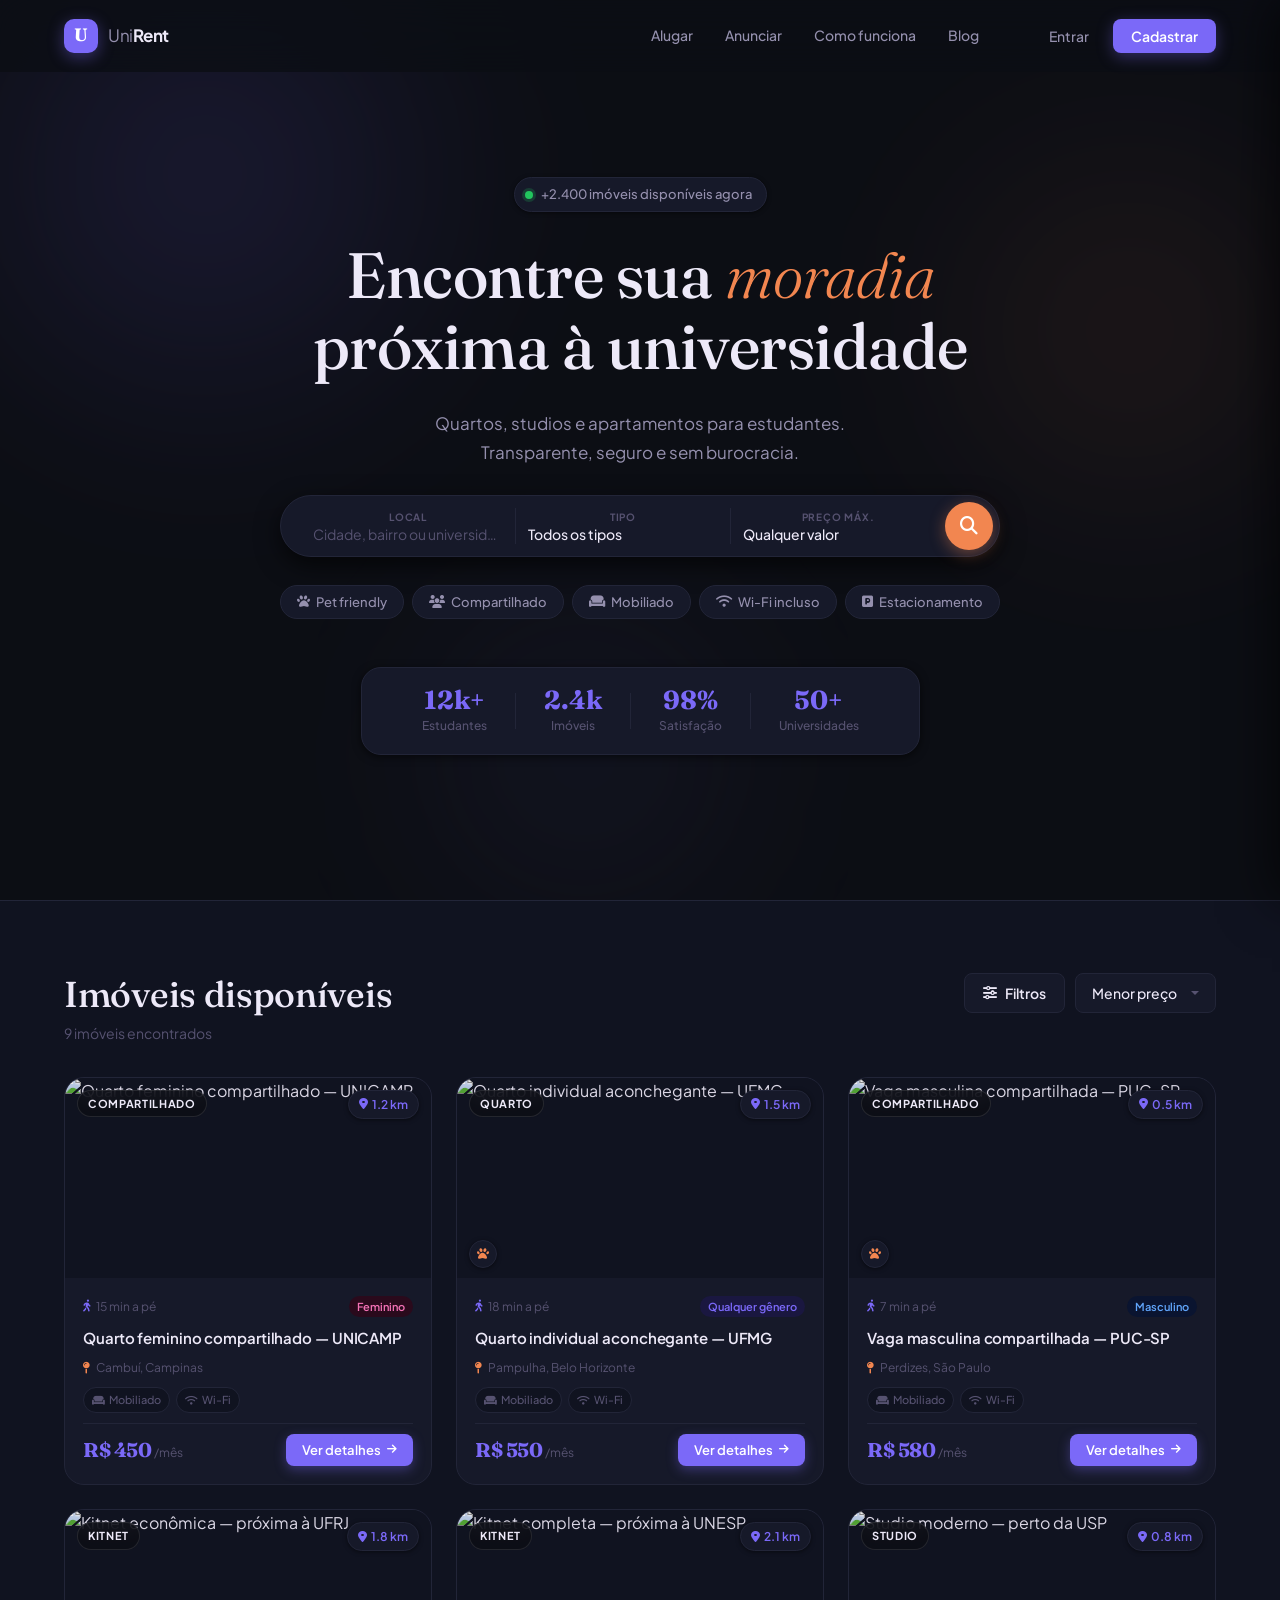
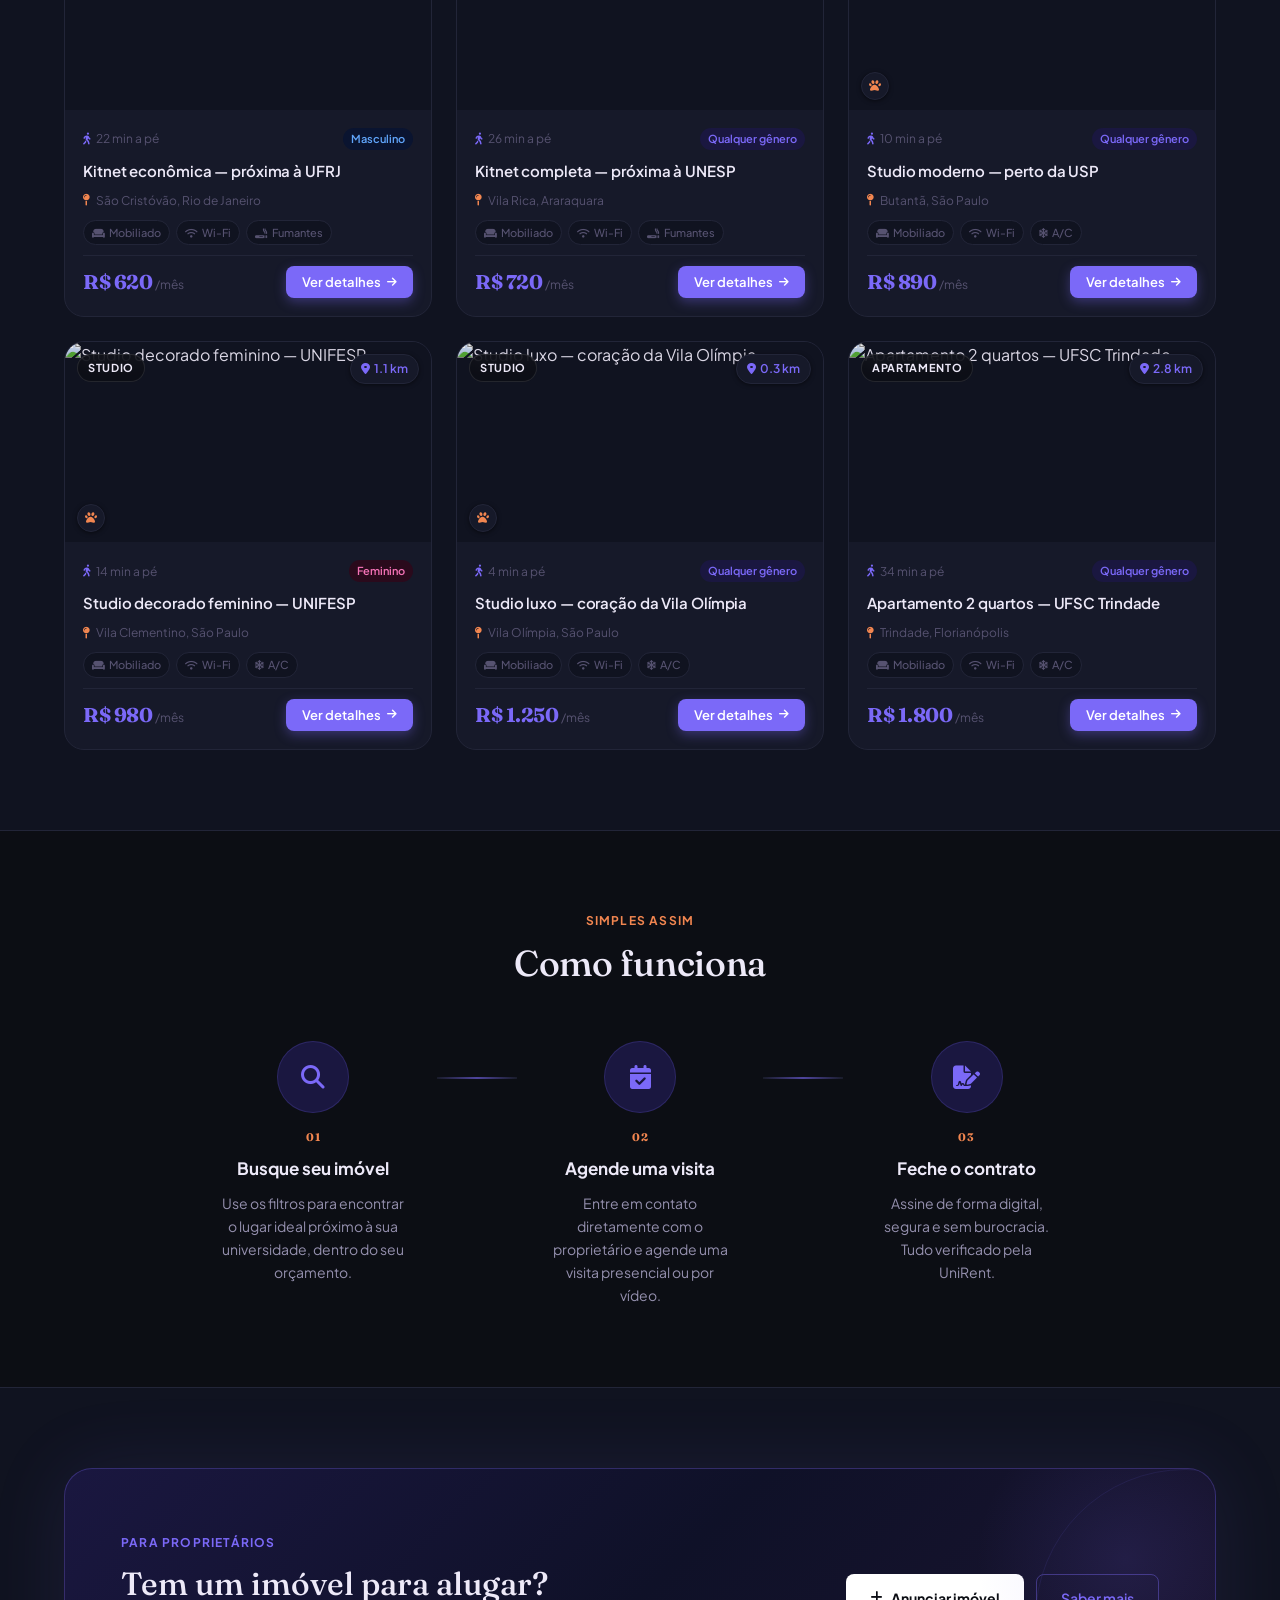
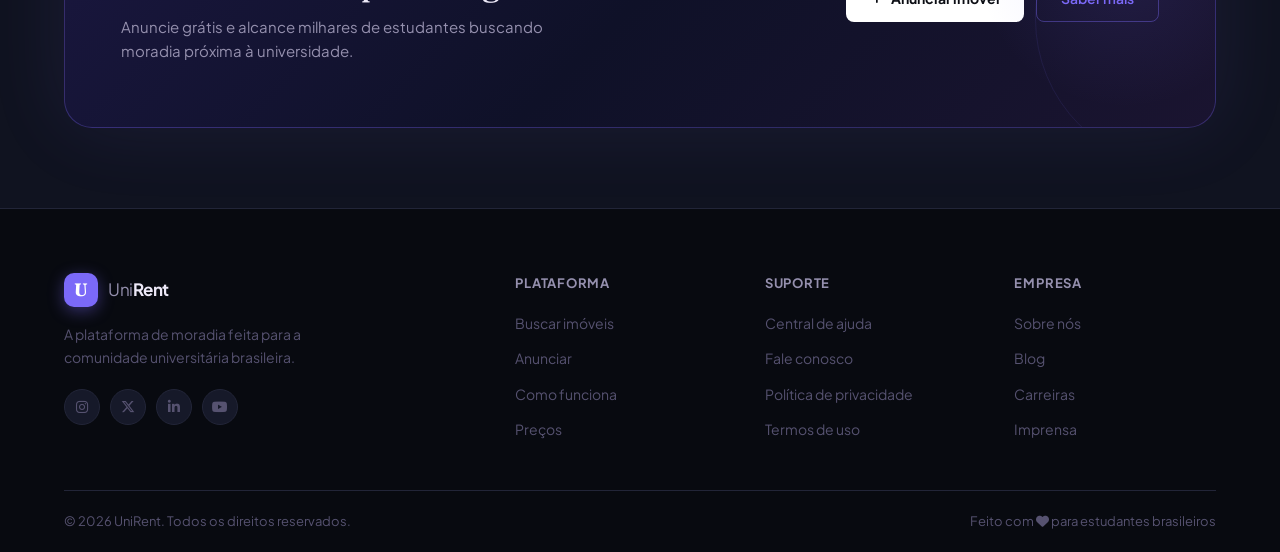
==== index.html @ 9ab1e18c "primeiro commit" ====
<!DOCTYPE html>
<html lang="pt-BR">
<head>
  <meta charset="UTF-8">
  <meta name="viewport" content="width=device-width, initial-scale=1.0">
  <title>UniRent — Moradia para Estudantes</title>
  <link rel="preconnect" href="https://fonts.googleapis.com">
  <link rel="preconnect" href="https://fonts.gstatic.com" crossorigin>
  <link href="https://fonts.googleapis.com/css2?family=Fraunces:ital,opsz,wght@0,9..144,300;0,9..144,500;0,9..144,700;1,9..144,400&family=Plus+Jakarta+Sans:wght@300;400;500;600;700&display=swap" rel="stylesheet">
  <link rel="stylesheet" href="https://cdnjs.cloudflare.com/ajax/libs/font-awesome/6.5.0/css/all.min.css">
  <link rel="stylesheet" href="style.css">
</head>
<body>

  <!-- ===== NAVBAR ===== -->
  <nav class="navbar" id="navbar">
    <div class="nav-container">
      <a href="index.html" class="nav-logo">
        <div class="logo-mark">U</div>
        <span class="logo-text">Uni<strong>Rent</strong></span>
      </a>
      <div class="nav-links" id="navLinks">
        <a href="#properties" class="nav-link">Alugar</a>
        <a href="#" class="nav-link">Anunciar</a>
        <a href="#como-funciona" class="nav-link">Como funciona</a>
        <a href="#" class="nav-link">Blog</a>
      </div>
      <div class="nav-actions">
        <button class="btn-ghost">Entrar</button>
        <button class="btn-primary-sm">Cadastrar</button>
      </div>
      <button class="nav-mobile-toggle" id="mobileToggle" aria-label="Abrir menu">
        <span></span><span></span><span></span>
      </button>
    </div>
  </nav>

  <!-- ===== HERO ===== -->
  <section class="hero">
    <div class="hero-blobs">
      <div class="blob b1"></div>
      <div class="blob b2"></div>
      <div class="blob b3"></div>
    </div>

    <div class="hero-content">
      <div class="hero-badge">
        <span class="badge-pulse"></span>
        <span>+2.400 imóveis disponíveis agora</span>
      </div>

      <h1 class="hero-title">
        Encontre sua <em>moradia</em><br>
        próxima à universidade
      </h1>
      <p class="hero-sub">
        Quartos, studios e apartamentos para estudantes.<br>
        Transparente, seguro e sem burocracia.
      </p>

      <!-- Search bar -->
      <div class="search-bar" id="searchBar">
        <div class="sb-field">
          <label class="sb-label">Local</label>
          <input type="text" id="searchInput" class="sb-input" placeholder="Cidade, bairro ou universidade...">
        </div>
        <div class="sb-divider"></div>
        <div class="sb-field">
          <label class="sb-label">Tipo</label>
          <select id="typeFilter" class="sb-select">
            <option value="">Todos os tipos</option>
            <option value="studio">Studio</option>
            <option value="kitnet">Kitnet</option>
            <option value="shared">Compartilhado</option>
            <option value="apartment">Apartamento</option>
            <option value="room">Quarto</option>
          </select>
        </div>
        <div class="sb-divider"></div>
        <div class="sb-field">
          <label class="sb-label">Preço máx.</label>
          <select id="priceFilter" class="sb-select">
            <option value="9999">Qualquer valor</option>
            <option value="500">Até R$ 500</option>
            <option value="800">Até R$ 800</option>
            <option value="1200">Até R$ 1.200</option>
            <option value="1800">Até R$ 1.800</option>
          </select>
        </div>
        <button class="sb-btn" id="searchBtn" aria-label="Buscar">
          <i class="fa-solid fa-magnifying-glass"></i>
        </button>
      </div>

      <!-- Quick filter chips -->
      <div class="quick-filters">
        <button class="qf-chip" data-filter="pet_friendly">
          <i class="fa-solid fa-paw"></i> Pet friendly
        </button>
        <button class="qf-chip" data-filter="shared">
          <i class="fa-solid fa-users"></i> Compartilhado
        </button>
        <button class="qf-chip" data-filter="furnished">
          <i class="fa-solid fa-couch"></i> Mobiliado
        </button>
        <button class="qf-chip" data-filter="wifi">
          <i class="fa-solid fa-wifi"></i> Wi-Fi incluso
        </button>
        <button class="qf-chip" data-filter="parking">
          <i class="fa-solid fa-square-parking"></i> Estacionamento
        </button>
      </div>
    </div>

    <div class="hero-stats">
      <div class="stat-item">
        <span class="stat-n">12k+</span>
        <span class="stat-l">Estudantes</span>
      </div>
      <div class="stat-sep"></div>
      <div class="stat-item">
        <span class="stat-n">2.4k</span>
        <span class="stat-l">Imóveis</span>
      </div>
      <div class="stat-sep"></div>
      <div class="stat-item">
        <span class="stat-n">98%</span>
        <span class="stat-l">Satisfação</span>
      </div>
      <div class="stat-sep"></div>
      <div class="stat-item">
        <span class="stat-n">50+</span>
        <span class="stat-l">Universidades</span>
      </div>
    </div>
  </section>

  <!-- ===== PROPERTIES ===== -->
  <section class="props-section" id="properties">
    <div class="container">
      <div class="props-header">
        <div>
          <h2 class="section-title">Imóveis disponíveis</h2>
          <p class="result-count" id="resultCount">Carregando...</p>
        </div>
        <div class="props-actions">
          <button class="btn-filter-toggle" id="filterToggle">
            <i class="fa-solid fa-sliders"></i>
            <span>Filtros</span>
            <span class="filter-count" id="filterCount" style="display:none">0</span>
          </button>
          <select class="sort-select" id="sortSelect">
            <option value="price_asc">Menor preço</option>
            <option value="price_desc">Maior preço</option>
            <option value="distance">Mais próximo</option>
          </select>
        </div>
      </div>

      <div class="props-grid" id="propertiesGrid">
        <!-- Cards injetados pelo script.js -->
      </div>

      <div class="no-results" id="noResults" style="display:none">
        <div class="no-results-emoji">🔍</div>
        <h3>Nenhum imóvel encontrado</h3>
        <p>Tente ajustar os filtros para ver mais opções.</p>
        <button class="btn-primary" onclick="resetFilters()">Limpar filtros</button>
      </div>
    </div>
  </section>

  <!-- ===== COMO FUNCIONA ===== -->
  <section class="hiw-section" id="como-funciona">
    <div class="container">
      <div class="hiw-header">
        <p class="section-eyebrow">Simples assim</p>
        <h2 class="section-title">Como funciona</h2>
      </div>
      <div class="hiw-grid">
        <div class="hiw-card">
          <div class="hiw-icon-wrap">
            <i class="fa-solid fa-magnifying-glass"></i>
          </div>
          <span class="hiw-step-num">01</span>
          <h3>Busque seu imóvel</h3>
          <p>Use os filtros para encontrar o lugar ideal próximo à sua universidade, dentro do seu orçamento.</p>
        </div>
        <div class="hiw-connector"></div>
        <div class="hiw-card">
          <div class="hiw-icon-wrap">
            <i class="fa-solid fa-calendar-check"></i>
          </div>
          <span class="hiw-step-num">02</span>
          <h3>Agende uma visita</h3>
          <p>Entre em contato diretamente com o proprietário e agende uma visita presencial ou por vídeo.</p>
        </div>
        <div class="hiw-connector"></div>
        <div class="hiw-card">
          <div class="hiw-icon-wrap">
            <i class="fa-solid fa-file-signature"></i>
          </div>
          <span class="hiw-step-num">03</span>
          <h3>Feche o contrato</h3>
          <p>Assine de forma digital, segura e sem burocracia. Tudo verificado pela UniRent.</p>
        </div>
      </div>
    </div>
  </section>

  <!-- ===== CTA BANNER ===== -->
  <section class="cta-section">
    <div class="container">
      <div class="cta-inner">
        <div class="cta-deco"></div>
        <div class="cta-text">
          <span class="cta-eyebrow">Para proprietários</span>
          <h2>Tem um imóvel para alugar?</h2>
          <p>Anuncie grátis e alcance milhares de estudantes buscando moradia próxima à universidade.</p>
        </div>
        <div class="cta-actions">
          <button class="btn-white">
            <i class="fa-solid fa-plus"></i> Anunciar imóvel
          </button>
          <button class="btn-outline-white">Saber mais</button>
        </div>
      </div>
    </div>
  </section>

  <!-- ===== FOOTER ===== -->
  <footer class="footer">
    <div class="container">
      <div class="footer-grid">
        <div class="footer-brand">
          <a href="index.html" class="nav-logo footer-logo">
            <div class="logo-mark">U</div>
            <span class="logo-text">Uni<strong>Rent</strong></span>
          </a>
          <p>A plataforma de moradia feita para a comunidade universitária brasileira.</p>
          <div class="footer-social">
            <a href="#" aria-label="Instagram"><i class="fa-brands fa-instagram"></i></a>
            <a href="#" aria-label="Twitter"><i class="fa-brands fa-x-twitter"></i></a>
            <a href="#" aria-label="LinkedIn"><i class="fa-brands fa-linkedin-in"></i></a>
            <a href="#" aria-label="YouTube"><i class="fa-brands fa-youtube"></i></a>
          </div>
        </div>
        <div class="footer-col">
          <h4>Plataforma</h4>
          <ul>
            <li><a href="#">Buscar imóveis</a></li>
            <li><a href="#">Anunciar</a></li>
            <li><a href="#">Como funciona</a></li>
            <li><a href="#">Preços</a></li>
          </ul>
        </div>
        <div class="footer-col">
          <h4>Suporte</h4>
          <ul>
            <li><a href="#">Central de ajuda</a></li>
            <li><a href="#">Fale conosco</a></li>
            <li><a href="#">Política de privacidade</a></li>
            <li><a href="#">Termos de uso</a></li>
          </ul>
        </div>
        <div class="footer-col">
          <h4>Empresa</h4>
          <ul>
            <li><a href="#">Sobre nós</a></li>
            <li><a href="#">Blog</a></li>
            <li><a href="#">Carreiras</a></li>
            <li><a href="#">Imprensa</a></li>
          </ul>
        </div>
      </div>
      <div class="footer-bottom">
        <p>© 2026 UniRent. Todos os direitos reservados.</p>
        <p>Feito com <i class="fa-solid fa-heart" style="color:var(--terracotta)"></i> para estudantes brasileiros</p>
      </div>
    </div>
  </footer>

  <!-- ===== FILTER PANEL ===== -->
  <div class="filter-overlay" id="filterOverlay"></div>
  <aside class="filter-panel" id="filterPanel" aria-label="Filtros avançados">
    <div class="fp-header">
      <h3>Filtros avançados</h3>
      <button class="fp-close" id="filterClose" aria-label="Fechar">
        <i class="fa-solid fa-xmark"></i>
      </button>
    </div>

    <div class="fp-body">
      <!-- Preço -->
      <div class="fp-group">
        <label class="fp-label">Faixa de preço</label>
        <div class="price-inputs">
          <div class="price-input-wrap">
            <span class="pi-prefix">R$</span>
            <input type="number" id="minPrice" placeholder="Mínimo" min="0" max="9999" value="">
          </div>
          <span class="price-dash">—</span>
          <div class="price-input-wrap">
            <span class="pi-prefix">R$</span>
            <input type="number" id="maxPrice" placeholder="Máximo" min="0" max="9999" value="">
          </div>
        </div>
      </div>

      <!-- Distância -->
      <div class="fp-group">
        <label class="fp-label">
          Distância da universidade
          <span class="fp-label-val" id="distanceDisplay">até 5 km</span>
        </label>
        <input type="range" id="distanceRange" class="range-input" min="0.5" max="5" step="0.1" value="5">
        <div class="range-marks">
          <span>0.5 km</span>
          <span>5 km</span>
        </div>
      </div>

      <!-- Tipo -->
      <div class="fp-group">
        <label class="fp-label">Tipo</label>
        <div class="toggle-group" id="typeToggleGroup">
          <button class="tg-btn active" data-value="">Todos</button>
          <button class="tg-btn" data-value="shared">Compartilhado</button>
          <button class="tg-btn" data-value="complete">Completo</button>
        </div>
      </div>

      <!-- Gênero -->
      <div class="fp-group">
        <label class="fp-label">Gênero</label>
        <div class="toggle-group" id="genderToggleGroup">
          <button class="tg-btn active" data-value="any">Qualquer</button>
          <button class="tg-btn" data-value="female">Feminino</button>
          <button class="tg-btn" data-value="male">Masculino</button>
        </div>
      </div>

      <!-- Comodidades -->
      <div class="fp-group">
        <label class="fp-label">Comodidades</label>
        <div class="fp-checks">
          <label class="fp-check-item">
            <input type="checkbox" id="fPet">
            <span class="check-box"></span>
            <i class="fa-solid fa-paw"></i> Pet friendly
          </label>
          <label class="fp-check-item">
            <input type="checkbox" id="fSmoking">
            <span class="check-box"></span>
            <i class="fa-solid fa-smoking"></i> Aceita fumantes
          </label>
          <label class="fp-check-item">
            <input type="checkbox" id="fFurnished">
            <span class="check-box"></span>
            <i class="fa-solid fa-couch"></i> Mobiliado
          </label>
          <label class="fp-check-item">
            <input type="checkbox" id="fWifi">
            <span class="check-box"></span>
            <i class="fa-solid fa-wifi"></i> Wi-Fi incluso
          </label>
          <label class="fp-check-item">
            <input type="checkbox" id="fParking">
            <span class="check-box"></span>
            <i class="fa-solid fa-square-parking"></i> Estacionamento
          </label>
          <label class="fp-check-item">
            <input type="checkbox" id="fAC">
            <span class="check-box"></span>
            <i class="fa-solid fa-snowflake"></i> Ar-condicionado
          </label>
        </div>
      </div>
    </div>

    <div class="fp-footer">
      <button class="btn-ghost-sm" onclick="resetFilters()">Limpar tudo</button>
      <button class="btn-primary" id="applyFiltersBtn">
        Aplicar filtros
      </button>
    </div>
  </aside>

  <script src="script.js"></script>
</body>
</html>
---- style.css ----
/* =============================================
   UniRent — Dark Theme Stylesheet
   ============================================= */

@import url('https://fonts.googleapis.com/css2?family=Fraunces:ital,opsz,wght@0,9..144,300;0,9..144,500;0,9..144,700;1,9..144,400&family=Plus+Jakarta+Sans:wght@300;400;500;600;700&display=swap');

/* --- Variables --- */
:root {
  --bg:           #0C0E14;   /* page background */
  --bg-2:         #101320;   /* secondary surface */
  --card:         #161929;   /* card / panel background */
  --card-elev:    #1C2035;   /* elevated card (sidebar, modals) */
  --primary:      #7B69F8;   /* indigo */
  --primary-h:    #9A8AFA;   /* indigo hover */
  --primary-tint: #1A1740;   /* dark indigo surface */
  --accent:       #F28650;   /* warm amber */
  --accent-tint:  #281506;   /* dark amber surface */
  --text-1:       #EDE9F8;   /* primary text */
  --text-2:       #9590AE;   /* secondary text */
  --text-3:       #565270;   /* muted text */
  --white:        #FFFFFF;   /* true white — for text on dark buttons */
  --border:       #222538;   /* subtle border */
  --border-h:     #2E3252;   /* border hover */
  --footer-bg:    #080A10;   /* footer */
  --shadow-xs:    0 1px 4px rgba(0,0,0,.5);
  --shadow-sm:    0 2px 8px rgba(0,0,0,.6);
  --shadow-md:    0 8px 24px rgba(0,0,0,.65);
  --shadow-lg:    0 16px 48px rgba(0,0,0,.75);
  --r-sm:         8px;
  --r-md:         14px;
  --r-lg:         20px;
  --r-xl:         28px;
  --r-full:       999px;
  --ease:         cubic-bezier(.4,0,.2,1);
  --ease-spring:  cubic-bezier(.34,1.56,.64,1);
  --font-display: 'Fraunces', Georgia, serif;
  --font-body:    'Plus Jakarta Sans', system-ui, sans-serif;
  --nav-h:        72px;
}

/* --- Reset --- */
*, *::before, *::after { box-sizing: border-box; margin: 0; padding: 0; }
html { scroll-behavior: smooth; font-size: 16px; }
body {
  font-family: var(--font-body);
  background: var(--bg);
  color: var(--text-1);
  line-height: 1.6;
  overflow-x: hidden;
}
img { display: block; max-width: 100%; }
button, select, input { font-family: var(--font-body); }
a { text-decoration: none; color: inherit; }
ul { list-style: none; }

/* --- Container --- */
.container {
  max-width: 1200px;
  margin: 0 auto;
  padding: 0 24px;
}

/* =============================================
   NAVBAR
   ============================================= */
.navbar {
  position: fixed;
  top: 0; left: 0; right: 0;
  z-index: 1000;
  height: var(--nav-h);
  background: rgba(12,14,20,.8);
  backdrop-filter: blur(20px);
  -webkit-backdrop-filter: blur(20px);
  border-bottom: 1px solid transparent;
  transition: border-color .3s var(--ease), box-shadow .3s var(--ease);
}
.navbar.scrolled {
  border-bottom-color: var(--border);
  box-shadow: 0 4px 32px rgba(0,0,0,.5);
}
.nav-container {
  max-width: 1200px;
  margin: 0 auto;
  padding: 0 24px;
  height: 100%;
  display: flex;
  align-items: center;
  gap: 40px;
}
.nav-logo {
  display: flex;
  align-items: center;
  gap: 10px;
  flex-shrink: 0;
}
.logo-mark {
  width: 34px; height: 34px;
  border-radius: 10px;
  background: var(--primary);
  color: var(--white);
  font-family: var(--font-display);
  font-size: 18px;
  font-weight: 700;
  display: grid;
  place-items: center;
  flex-shrink: 0;
  box-shadow: 0 4px 16px rgba(123,105,248,.4);
}
.logo-text {
  font-family: var(--font-body);
  font-size: 17px;
  font-weight: 400;
  color: var(--text-2);
  letter-spacing: -.3px;
}
.logo-text strong { font-weight: 700; color: var(--text-1); }

.nav-links {
  display: flex;
  align-items: center;
  gap: 4px;
  margin-left: auto;
}
.nav-link {
  padding: 8px 14px;
  font-size: 14px;
  font-weight: 500;
  color: var(--text-2);
  border-radius: var(--r-sm);
  transition: background .2s, color .2s;
}
.nav-link:hover { background: var(--card); color: var(--text-1); }

.nav-actions {
  display: flex;
  align-items: center;
  gap: 8px;
  flex-shrink: 0;
}
.btn-ghost {
  padding: 8px 16px;
  font-size: 14px;
  font-weight: 500;
  color: var(--text-2);
  background: transparent;
  border: none;
  border-radius: var(--r-sm);
  cursor: pointer;
  transition: background .2s, color .2s;
}
.btn-ghost:hover { background: var(--card); color: var(--text-1); }
.btn-primary-sm {
  padding: 8px 18px;
  font-size: 14px;
  font-weight: 600;
  color: var(--white);
  background: var(--primary);
  border: none;
  border-radius: var(--r-sm);
  cursor: pointer;
  transition: background .2s, transform .15s var(--ease-spring), box-shadow .2s;
  box-shadow: 0 4px 16px rgba(123,105,248,.35);
}
.btn-primary-sm:hover {
  background: var(--primary-h);
  transform: translateY(-1px);
  box-shadow: 0 6px 20px rgba(123,105,248,.5);
}

.nav-mobile-toggle {
  display: none;
  flex-direction: column;
  gap: 5px;
  width: 36px; height: 36px;
  background: none;
  border: none;
  cursor: pointer;
  padding: 6px;
  margin-left: auto;
}
.nav-mobile-toggle span {
  display: block;
  height: 2px;
  background: var(--text-2);
  border-radius: 2px;
  transition: all .3s var(--ease);
}

/* =============================================
   HERO
   ============================================= */
.hero {
  position: relative;
  min-height: 100vh;
  display: flex;
  flex-direction: column;
  align-items: center;
  justify-content: center;
  padding: calc(var(--nav-h) + 60px) 24px 100px;
  overflow: hidden;
  background: var(--bg);
}

/* Animated blobs */
.hero-blobs { position: absolute; inset: 0; pointer-events: none; overflow: hidden; }
.blob {
  position: absolute;
  border-radius: 50%;
  filter: blur(90px);
  opacity: .7;
  animation: blobFloat 12s ease-in-out infinite;
}
.b1 {
  width: 650px; height: 650px;
  background: radial-gradient(circle, rgba(123,105,248,.22), transparent 70%);
  top: -150px; left: -120px;
  animation-duration: 14s;
}
.b2 {
  width: 500px; height: 500px;
  background: radial-gradient(circle, rgba(242,134,80,.15), transparent 70%);
  top: 80px; right: -100px;
  animation-duration: 11s;
  animation-delay: -4s;
}
.b3 {
  width: 450px; height: 450px;
  background: radial-gradient(circle, rgba(90,86,160,.18), transparent 70%);
  bottom: -80px; left: 28%;
  animation-duration: 16s;
  animation-delay: -8s;
}
@keyframes blobFloat {
  0%,100% { transform: translate(0,0) scale(1); }
  33%      { transform: translate(20px,-30px) scale(1.06); }
  66%      { transform: translate(-15px, 20px) scale(.94); }
}

/* Hero content */
.hero-content {
  position: relative;
  z-index: 2;
  max-width: 780px;
  width: 100%;
  text-align: center;
  display: flex;
  flex-direction: column;
  align-items: center;
  gap: 28px;
}

.hero-badge {
  display: inline-flex;
  align-items: center;
  gap: 8px;
  padding: 6px 14px 6px 10px;
  background: var(--card);
  border: 1px solid var(--border);
  border-radius: var(--r-full);
  font-size: 13px;
  font-weight: 500;
  color: var(--text-2);
  box-shadow: var(--shadow-xs);
}
.badge-pulse {
  width: 8px; height: 8px;
  border-radius: 50%;
  background: #22c55e;
  box-shadow: 0 0 0 3px rgba(34,197,94,.2);
  animation: pulse 2s ease infinite;
  flex-shrink: 0;
}
@keyframes pulse {
  0%,100% { box-shadow: 0 0 0 3px rgba(34,197,94,.2); }
  50%      { box-shadow: 0 0 0 6px rgba(34,197,94,.08); }
}

.hero-title {
  font-family: var(--font-display);
  font-size: clamp(38px, 6vw, 64px);
  font-weight: 500;
  line-height: 1.1;
  color: var(--text-1);
  letter-spacing: -.5px;
}
.hero-title em {
  font-style: italic;
  color: var(--accent);
  font-weight: 300;
}
.hero-sub {
  font-size: 17px;
  color: var(--text-2);
  line-height: 1.7;
  max-width: 520px;
}

/* Search bar */
.search-bar {
  display: flex;
  align-items: center;
  width: 100%;
  max-width: 720px;
  background: var(--card);
  border: 1.5px solid var(--border);
  border-radius: var(--r-full);
  padding: 6px 6px 6px 20px;
  box-shadow: var(--shadow-md);
  transition: border-color .3s, box-shadow .3s;
}
.search-bar:focus-within {
  border-color: var(--primary);
  box-shadow: 0 0 0 4px rgba(123,105,248,.12), var(--shadow-md);
}
.sb-field {
  flex: 1;
  display: flex;
  flex-direction: column;
  padding: 4px 12px;
  min-width: 0;
}
.sb-label {
  font-size: 10px;
  font-weight: 700;
  text-transform: uppercase;
  letter-spacing: .08em;
  color: var(--text-3);
  cursor: default;
}
.sb-input, .sb-select {
  font-size: 14px;
  font-weight: 500;
  color: var(--text-1);
  background: none;
  border: none;
  outline: none;
  padding: 0;
  appearance: none;
  cursor: pointer;
  white-space: nowrap;
  overflow: hidden;
  text-overflow: ellipsis;
}
.sb-input::placeholder { color: var(--text-3); font-weight: 400; }
.sb-select option { background: var(--card-elev, #1C2035); color: var(--text-1); }
.sb-divider {
  width: 1px;
  height: 36px;
  background: var(--border);
  flex-shrink: 0;
}
.sb-btn {
  width: 48px; height: 48px;
  border-radius: 50%;
  background: var(--accent);
  border: none;
  color: var(--white);
  font-size: 18px;
  display: grid;
  place-items: center;
  cursor: pointer;
  flex-shrink: 0;
  transition: background .2s, transform .15s var(--ease-spring), box-shadow .2s;
  box-shadow: 0 4px 16px rgba(242,134,80,.4);
}
.sb-btn:hover {
  background: #e87038;
  transform: scale(1.06);
  box-shadow: 0 6px 24px rgba(242,134,80,.55);
}

/* Quick filters */
.quick-filters {
  display: flex;
  flex-wrap: wrap;
  justify-content: center;
  gap: 8px;
}
.qf-chip {
  display: flex;
  align-items: center;
  gap: 6px;
  padding: 8px 16px;
  font-size: 13px;
  font-weight: 500;
  color: var(--text-2);
  background: var(--card);
  border: 1.5px solid var(--border);
  border-radius: var(--r-full);
  cursor: pointer;
  transition: all .2s var(--ease);
  white-space: nowrap;
}
.qf-chip:hover {
  border-color: var(--primary);
  color: var(--primary);
  background: var(--primary-tint);
  transform: translateY(-2px);
  box-shadow: 0 4px 16px rgba(123,105,248,.2);
}
.qf-chip.active {
  background: var(--primary);
  border-color: var(--primary);
  color: var(--white);
  box-shadow: 0 4px 16px rgba(123,105,248,.4);
}

/* Hero stats */
.hero-stats {
  position: relative;
  z-index: 2;
  display: flex;
  align-items: center;
  gap: 0;
  background: var(--card);
  border: 1px solid var(--border);
  border-radius: var(--r-lg);
  padding: 18px 32px;
  box-shadow: var(--shadow-sm);
  margin-top: 48px;
}
.stat-item {
  display: flex;
  flex-direction: column;
  align-items: center;
  padding: 0 28px;
}
.stat-n {
  font-family: var(--font-display);
  font-size: 26px;
  font-weight: 700;
  color: var(--primary);
  line-height: 1.1;
}
.stat-l {
  font-size: 12px;
  font-weight: 500;
  color: var(--text-3);
  margin-top: 2px;
}
.stat-sep {
  width: 1px;
  height: 36px;
  background: var(--border);
}

/* =============================================
   PROPERTIES SECTION
   ============================================= */
.props-section {
  padding: 72px 0 80px;
  background: var(--bg-2);
  border-top: 1px solid var(--border);
}
.props-header {
  display: flex;
  align-items: flex-start;
  justify-content: space-between;
  margin-bottom: 32px;
  gap: 16px;
  flex-wrap: wrap;
}
.section-title {
  font-family: var(--font-display);
  font-size: clamp(26px, 3vw, 36px);
  font-weight: 500;
  color: var(--text-1);
  line-height: 1.2;
  letter-spacing: -.3px;
}
.result-count {
  font-size: 14px;
  color: var(--text-3);
  margin-top: 6px;
}
.props-actions {
  display: flex;
  align-items: center;
  gap: 10px;
  flex-shrink: 0;
}
.btn-filter-toggle {
  display: flex;
  align-items: center;
  gap: 8px;
  padding: 10px 18px;
  font-size: 14px;
  font-weight: 600;
  color: var(--text-1);
  background: var(--card);
  border: 1.5px solid var(--border);
  border-radius: var(--r-sm);
  cursor: pointer;
  transition: all .2s;
}
.btn-filter-toggle:hover {
  border-color: var(--primary);
  color: var(--primary);
  background: var(--primary-tint);
}
.filter-count {
  display: inline-grid;
  place-items: center;
  min-width: 20px;
  height: 20px;
  padding: 0 6px;
  font-size: 11px;
  font-weight: 700;
  color: var(--white);
  background: var(--accent);
  border-radius: var(--r-full);
}
.sort-select {
  padding: 10px 16px;
  font-size: 14px;
  font-weight: 500;
  color: var(--text-1);
  background: var(--card);
  border: 1.5px solid var(--border);
  border-radius: var(--r-sm);
  cursor: pointer;
  appearance: none;
  background-image: url("data:image/svg+xml,%3Csvg xmlns='http://www.w3.org/2000/svg' viewBox='0 0 16 16'%3E%3Cpath fill='%23565270' d='M4 6l4 4 4-4'/%3E%3C/svg%3E");
  background-repeat: no-repeat;
  background-position: right 12px center;
  background-size: 16px;
  padding-right: 36px;
  outline: none;
  transition: border-color .2s;
}
.sort-select:focus { border-color: var(--primary); }
.sort-select option { background: var(--card); }

/* Properties grid */
.props-grid {
  display: grid;
  grid-template-columns: repeat(3, 1fr);
  gap: 24px;
}

/* Property card */
.prop-card {
  background: var(--card);
  border: 1px solid var(--border);
  border-radius: var(--r-lg);
  overflow: hidden;
  cursor: pointer;
  transition: transform .3s var(--ease-spring), box-shadow .3s var(--ease), border-color .3s;
  display: flex;
  flex-direction: column;
  animation: cardFadeIn .4s var(--ease) backwards;
}
@keyframes cardFadeIn {
  from { opacity: 0; transform: translateY(16px); }
  to   { opacity: 1; transform: translateY(0); }
}
.prop-card:hover {
  transform: translateY(-6px);
  box-shadow: 0 20px 48px rgba(0,0,0,.55), 0 0 0 1px var(--primary);
  border-color: var(--primary);
}
.card-img-wrap {
  position: relative;
  height: 200px;
  overflow: hidden;
  background: var(--bg-2);
}
.card-img {
  width: 100%; height: 100%;
  object-fit: cover;
  transition: transform .5s var(--ease);
  filter: brightness(.92);
}
.prop-card:hover .card-img { transform: scale(1.04); filter: brightness(1); }

/* Image badges */
.badge-type {
  position: absolute;
  top: 12px; left: 12px;
  padding: 4px 10px;
  font-size: 11px;
  font-weight: 700;
  text-transform: uppercase;
  letter-spacing: .06em;
  border-radius: var(--r-full);
  background: rgba(12,14,20,.78);
  color: var(--text-1);
  backdrop-filter: blur(8px);
  border: 1px solid rgba(255,255,255,.1);
}
.badge-dist {
  position: absolute;
  top: 12px; right: 12px;
  display: flex;
  align-items: center;
  gap: 4px;
  padding: 4px 10px;
  font-size: 12px;
  font-weight: 600;
  border-radius: var(--r-full);
  background: var(--card);
  color: var(--primary);
  box-shadow: var(--shadow-xs);
  border: 1px solid var(--border);
}
.badge-pet {
  position: absolute;
  bottom: 10px; left: 12px;
  width: 28px; height: 28px;
  border-radius: 50%;
  background: var(--card);
  color: var(--accent);
  display: grid;
  place-items: center;
  font-size: 12px;
  box-shadow: var(--shadow-xs);
  border: 1px solid var(--border);
}
.badge-unavail {
  position: absolute;
  inset: 0;
  background: rgba(12,14,20,.6);
  display: flex;
  align-items: center;
  justify-content: center;
  color: var(--text-1);
  font-size: 14px;
  font-weight: 700;
  letter-spacing: .04em;
  backdrop-filter: blur(3px);
}

/* Card body */
.card-body {
  padding: 18px;
  display: flex;
  flex-direction: column;
  gap: 10px;
  flex: 1;
}
.card-meta {
  display: flex;
  align-items: center;
  justify-content: space-between;
  gap: 8px;
}
.card-travel {
  display: flex;
  align-items: center;
  gap: 5px;
  font-size: 12px;
  color: var(--text-3);
}
.card-travel i { color: var(--primary); }
.card-gender {
  font-size: 11px;
  font-weight: 600;
  padding: 2px 8px;
  border-radius: var(--r-full);
}
.card-gender.g-female { background: #2A0A1C; color: #f472b6; }
.card-gender.g-male   { background: #0A1430; color: #60a5fa; }
.card-gender.g-any    { background: var(--primary-tint); color: var(--primary); }

.card-title {
  font-size: 15px;
  font-weight: 600;
  color: var(--text-1);
  line-height: 1.4;
  letter-spacing: -.1px;
  display: -webkit-box;
  -webkit-line-clamp: 2;
  -webkit-box-orient: vertical;
  overflow: hidden;
}
.card-addr {
  display: flex;
  align-items: center;
  gap: 5px;
  font-size: 12px;
  color: var(--text-3);
  white-space: nowrap;
  overflow: hidden;
  text-overflow: ellipsis;
}
.card-addr i { color: var(--accent); flex-shrink: 0; }
.card-feats {
  display: flex;
  flex-wrap: wrap;
  gap: 6px;
}
.feat-tag {
  display: flex;
  align-items: center;
  gap: 4px;
  font-size: 11px;
  font-weight: 500;
  padding: 3px 8px;
  border-radius: var(--r-full);
  background: var(--bg-2);
  color: var(--text-3);
  border: 1px solid var(--border);
}
.feat-tag i { font-size: 10px; color: var(--text-3); }

.card-footer {
  display: flex;
  align-items: center;
  justify-content: space-between;
  padding-top: 10px;
  border-top: 1px solid var(--border);
  margin-top: auto;
  gap: 8px;
}
.card-price {
  display: flex;
  align-items: baseline;
  gap: 3px;
}
.price-val {
  font-family: var(--font-display);
  font-size: 20px;
  font-weight: 700;
  color: var(--primary);
  letter-spacing: -.5px;
}
.price-per {
  font-size: 12px;
  color: var(--text-3);
}
.btn-details {
  display: flex;
  align-items: center;
  gap: 6px;
  padding: 8px 16px;
  font-size: 13px;
  font-weight: 600;
  color: var(--white);
  background: var(--primary);
  border: none;
  border-radius: var(--r-sm);
  cursor: pointer;
  white-space: nowrap;
  transition: background .2s, transform .15s var(--ease-spring), box-shadow .2s;
  flex-shrink: 0;
  box-shadow: 0 4px 12px rgba(123,105,248,.35);
}
.btn-details:hover {
  background: var(--primary-h);
  transform: translateY(-1px);
  box-shadow: 0 6px 20px rgba(123,105,248,.5);
}
.btn-details i { font-size: 11px; }

/* No results */
.no-results {
  text-align: center;
  padding: 80px 24px;
}
.no-results-emoji { font-size: 48px; margin-bottom: 16px; }
.no-results h3 { font-size: 20px; font-weight: 600; margin-bottom: 8px; }
.no-results p { color: var(--text-3); margin-bottom: 24px; }
.btn-primary {
  display: inline-flex;
  align-items: center;
  gap: 8px;
  padding: 12px 24px;
  font-size: 14px;
  font-weight: 600;
  color: var(--white);
  background: var(--primary);
  border: none;
  border-radius: var(--r-sm);
  cursor: pointer;
  transition: background .2s, transform .15s var(--ease-spring);
  box-shadow: 0 4px 16px rgba(123,105,248,.35);
}
.btn-primary:hover { background: var(--primary-h); transform: translateY(-1px); }

/* =============================================
   HOW IT WORKS
   ============================================= */
.hiw-section {
  padding: 80px 0;
  background: var(--bg);
  border-top: 1px solid var(--border);
  border-bottom: 1px solid var(--border);
}
.section-eyebrow {
  font-size: 12px;
  font-weight: 700;
  text-transform: uppercase;
  letter-spacing: .1em;
  color: var(--accent);
  margin-bottom: 12px;
}
.hiw-header {
  text-align: center;
  margin-bottom: 56px;
}
.hiw-grid {
  display: flex;
  align-items: flex-start;
  gap: 0;
  position: relative;
  max-width: 900px;
  margin: 0 auto;
}
.hiw-card {
  flex: 1;
  display: flex;
  flex-direction: column;
  align-items: center;
  text-align: center;
  padding: 0 32px;
  position: relative;
  z-index: 1;
}
.hiw-connector {
  width: 80px;
  height: 2px;
  background: linear-gradient(90deg, var(--border), var(--primary), var(--border));
  margin-top: 36px;
  flex-shrink: 0;
  opacity: .6;
}
.hiw-icon-wrap {
  width: 72px; height: 72px;
  border-radius: 50%;
  background: var(--primary-tint);
  color: var(--primary);
  font-size: 24px;
  display: grid;
  place-items: center;
  margin-bottom: 16px;
  border: 1px solid rgba(123,105,248,.2);
  transition: background .3s, transform .3s var(--ease-spring), box-shadow .3s;
}
.hiw-card:hover .hiw-icon-wrap {
  background: var(--primary);
  color: var(--white);
  transform: scale(1.1);
  box-shadow: 0 8px 32px rgba(123,105,248,.4);
}
.hiw-step-num {
  font-family: var(--font-display);
  font-size: 11px;
  font-weight: 700;
  color: var(--accent);
  letter-spacing: .08em;
  text-transform: uppercase;
  margin-bottom: 8px;
}
.hiw-card h3 {
  font-size: 17px;
  font-weight: 700;
  margin-bottom: 10px;
  color: var(--text-1);
}
.hiw-card p {
  font-size: 14px;
  color: var(--text-2);
  line-height: 1.65;
}

/* =============================================
   CTA SECTION
   ============================================= */
.cta-section {
  padding: 80px 0;
  background: var(--bg-2);
}
.cta-inner {
  position: relative;
  overflow: hidden;
  background: linear-gradient(135deg, #1A1740 0%, #0F1128 50%, #1A1430 100%);
  border: 1px solid rgba(123,105,248,.3);
  border-radius: var(--r-xl);
  padding: 64px 56px;
  display: flex;
  align-items: center;
  justify-content: space-between;
  gap: 32px;
  box-shadow: 0 0 80px rgba(123,105,248,.1);
}
.cta-deco {
  position: absolute;
  top: -60px; right: -60px;
  width: 300px; height: 300px;
  border-radius: 50%;
  background: radial-gradient(circle, rgba(123,105,248,.12), transparent 70%);
  pointer-events: none;
}
.cta-deco::before {
  content: '';
  position: absolute;
  top: 60px; left: 60px;
  right: -60px; bottom: -60px;
  border-radius: 50%;
  border: 1px solid rgba(123,105,248,.1);
}
.cta-eyebrow {
  font-size: 12px;
  font-weight: 700;
  text-transform: uppercase;
  letter-spacing: .1em;
  color: var(--primary);
  display: block;
  margin-bottom: 12px;
}
.cta-text h2 {
  font-family: var(--font-display);
  font-size: 32px;
  font-weight: 500;
  color: var(--text-1);
  margin-bottom: 12px;
  line-height: 1.2;
}
.cta-text p {
  font-size: 15px;
  color: var(--text-2);
  max-width: 440px;
  line-height: 1.6;
}
.cta-actions {
  display: flex;
  gap: 12px;
  flex-shrink: 0;
}
.btn-white {
  display: flex;
  align-items: center;
  gap: 8px;
  padding: 14px 24px;
  font-size: 14px;
  font-weight: 700;
  color: var(--bg);
  background: var(--white);
  border: none;
  border-radius: var(--r-sm);
  cursor: pointer;
  transition: transform .2s var(--ease-spring), box-shadow .2s;
  white-space: nowrap;
}
.btn-white:hover { transform: translateY(-2px); box-shadow: 0 8px 24px rgba(0,0,0,.4); }
.btn-outline-white {
  padding: 14px 24px;
  font-size: 14px;
  font-weight: 600;
  color: var(--primary);
  background: transparent;
  border: 1.5px solid rgba(123,105,248,.4);
  border-radius: var(--r-sm);
  cursor: pointer;
  transition: border-color .2s, background .2s, color .2s;
  white-space: nowrap;
}
.btn-outline-white:hover {
  border-color: var(--primary);
  background: var(--primary-tint);
  color: var(--primary-h);
}

/* =============================================
   FOOTER
   ============================================= */
.footer {
  background: var(--footer-bg);
  color: rgba(255,255,255,.5);
  padding: 64px 0 0;
  border-top: 1px solid var(--border);
}
.footer-logo .logo-text { color: var(--text-2); }
.footer-logo .logo-text strong { color: var(--text-1); }
.footer-grid {
  display: grid;
  grid-template-columns: 2fr 1fr 1fr 1fr;
  gap: 48px;
  padding-bottom: 48px;
}
.footer-brand p {
  font-size: 14px;
  margin-top: 16px;
  line-height: 1.65;
  max-width: 280px;
  color: var(--text-3);
}
.footer-social {
  display: flex;
  gap: 10px;
  margin-top: 20px;
}
.footer-social a {
  width: 36px; height: 36px;
  border-radius: 50%;
  background: var(--card);
  border: 1px solid var(--border);
  display: grid;
  place-items: center;
  color: var(--text-3);
  font-size: 14px;
  transition: background .2s, color .2s, border-color .2s;
}
.footer-social a:hover {
  background: var(--accent);
  color: var(--white);
  border-color: var(--accent);
}
.footer-col h4 {
  font-size: 13px;
  font-weight: 700;
  color: var(--text-2);
  margin-bottom: 16px;
  text-transform: uppercase;
  letter-spacing: .06em;
}
.footer-col ul { display: flex; flex-direction: column; gap: 10px; }
.footer-col a {
  font-size: 14px;
  color: var(--text-3);
  transition: color .2s;
}
.footer-col a:hover { color: var(--text-1); }
.footer-bottom {
  display: flex;
  align-items: center;
  justify-content: space-between;
  padding: 20px 0;
  border-top: 1px solid var(--border);
  font-size: 13px;
  color: var(--text-3);
  gap: 16px;
  flex-wrap: wrap;
}

/* =============================================
   FILTER PANEL
   ============================================= */
.filter-overlay {
  position: fixed;
  inset: 0;
  background: rgba(0,0,0,.6);
  backdrop-filter: blur(4px);
  z-index: 1100;
  opacity: 0;
  pointer-events: none;
  transition: opacity .3s var(--ease);
}
.filter-overlay.open { opacity: 1; pointer-events: all; }

.filter-panel {
  position: fixed;
  top: 0; right: 0; bottom: 0;
  width: 400px;
  max-width: 100vw;
  background: var(--card-elev);
  border-left: 1px solid var(--border);
  z-index: 1200;
  display: flex;
  flex-direction: column;
  transform: translateX(100%);
  transition: transform .35s var(--ease-spring);
  box-shadow: -8px 0 48px rgba(0,0,0,.6);
}
.filter-panel.open { transform: translateX(0); }

.fp-header {
  display: flex;
  align-items: center;
  justify-content: space-between;
  padding: 24px;
  border-bottom: 1px solid var(--border);
}
.fp-header h3 {
  font-family: var(--font-display);
  font-size: 20px;
  font-weight: 500;
  color: var(--text-1);
}
.fp-close {
  width: 36px; height: 36px;
  border-radius: 50%;
  background: var(--bg-2);
  border: 1px solid var(--border);
  color: var(--text-2);
  font-size: 16px;
  display: grid;
  place-items: center;
  cursor: pointer;
  transition: background .2s, color .2s;
}
.fp-close:hover { background: var(--card); color: var(--text-1); }

.fp-body {
  flex: 1;
  overflow-y: auto;
  padding: 24px;
  display: flex;
  flex-direction: column;
  gap: 28px;
  scrollbar-width: thin;
  scrollbar-color: var(--border) transparent;
}
.fp-body::-webkit-scrollbar { width: 4px; }
.fp-body::-webkit-scrollbar-track { background: transparent; }
.fp-body::-webkit-scrollbar-thumb { background: var(--border); border-radius: 4px; }

.fp-group { display: flex; flex-direction: column; gap: 12px; }
.fp-label {
  font-size: 13px;
  font-weight: 700;
  color: var(--text-1);
  display: flex;
  align-items: center;
  justify-content: space-between;
}
.fp-label-val {
  font-weight: 600;
  color: var(--primary);
  font-size: 12px;
}

/* Price inputs */
.price-inputs {
  display: flex;
  align-items: center;
  gap: 10px;
}
.price-input-wrap {
  flex: 1;
  display: flex;
  align-items: center;
  gap: 6px;
  background: var(--bg-2);
  border: 1.5px solid var(--border);
  border-radius: var(--r-sm);
  padding: 10px 12px;
  transition: border-color .2s;
}
.price-input-wrap:focus-within { border-color: var(--primary); }
.pi-prefix { font-size: 13px; font-weight: 600; color: var(--text-3); flex-shrink: 0; }
.price-input-wrap input {
  width: 100%;
  border: none;
  background: transparent;
  font-size: 14px;
  font-weight: 500;
  color: var(--text-1);
  outline: none;
}
.price-input-wrap input::placeholder { color: var(--text-3); }
.price-dash { font-weight: 600; color: var(--text-3); flex-shrink: 0; }

/* Range */
.range-input {
  width: 100%;
  -webkit-appearance: none;
  appearance: none;
  height: 4px;
  border-radius: 4px;
  background: var(--border);
  outline: none;
  cursor: pointer;
}
.range-input::-webkit-slider-thumb {
  -webkit-appearance: none;
  width: 20px; height: 20px;
  border-radius: 50%;
  background: var(--primary);
  box-shadow: 0 2px 8px rgba(123,105,248,.5);
  transition: transform .2s var(--ease-spring);
}
.range-input::-webkit-slider-thumb:hover { transform: scale(1.2); }
.range-marks {
  display: flex;
  justify-content: space-between;
  font-size: 11px;
  color: var(--text-3);
}

/* Toggle group */
.toggle-group {
  display: flex;
  gap: 6px;
  flex-wrap: wrap;
}
.tg-btn {
  padding: 8px 16px;
  font-size: 13px;
  font-weight: 500;
  color: var(--text-2);
  background: var(--bg-2);
  border: 1.5px solid var(--border);
  border-radius: var(--r-full);
  cursor: pointer;
  transition: all .2s;
}
.tg-btn:hover { border-color: var(--primary); color: var(--primary); }
.tg-btn.active {
  background: var(--primary);
  border-color: var(--primary);
  color: var(--white);
  font-weight: 600;
  box-shadow: 0 4px 12px rgba(123,105,248,.35);
}

/* Checkboxes */
.fp-checks { display: flex; flex-direction: column; gap: 10px; }
.fp-check-item {
  display: flex;
  align-items: center;
  gap: 10px;
  padding: 10px 14px;
  background: var(--bg-2);
  border: 1.5px solid transparent;
  border-radius: var(--r-sm);
  cursor: pointer;
  font-size: 14px;
  font-weight: 500;
  color: var(--text-2);
  transition: all .2s;
  user-select: none;
}
.fp-check-item:hover { border-color: var(--border); color: var(--text-1); }
.fp-check-item input[type="checkbox"] { display: none; }
.check-box {
  width: 18px; height: 18px;
  border-radius: 5px;
  border: 2px solid var(--border);
  background: var(--card);
  display: grid;
  place-items: center;
  flex-shrink: 0;
  transition: all .2s;
}
.fp-check-item input:checked ~ .check-box {
  background: var(--primary);
  border-color: var(--primary);
}
.fp-check-item input:checked ~ .check-box::after {
  content: '';
  width: 5px; height: 9px;
  border-right: 2px solid var(--white);
  border-bottom: 2px solid var(--white);
  transform: rotate(42deg) translate(-1px, -1px);
}
.fp-check-item:has(input:checked) {
  border-color: rgba(123,105,248,.4);
  background: var(--primary-tint);
  color: var(--text-1);
}
.fp-check-item i { color: var(--text-3); font-size: 13px; }

.fp-footer {
  display: flex;
  align-items: center;
  justify-content: space-between;
  padding: 16px 24px;
  border-top: 1px solid var(--border);
  gap: 12px;
  background: var(--card-elev);
}
.btn-ghost-sm {
  padding: 10px 18px;
  font-size: 14px;
  font-weight: 500;
  color: var(--text-2);
  background: transparent;
  border: 1px solid var(--border);
  border-radius: var(--r-sm);
  cursor: pointer;
  transition: background .2s, color .2s;
}
.btn-ghost-sm:hover { background: var(--bg-2); color: var(--text-1); }

/* =============================================
   RESPONSIVE
   ============================================= */
@media (max-width: 1024px) {
  .props-grid { grid-template-columns: repeat(2, 1fr); }
  .footer-grid { grid-template-columns: 1fr 1fr; gap: 32px; }
  .hiw-connector { width: 40px; }
}

@media (max-width: 768px) {
  :root { --nav-h: 64px; }

  .nav-links, .nav-actions { display: none; }
  .nav-links.open {
    display: flex;
    flex-direction: column;
    position: fixed;
    top: var(--nav-h); left: 0; right: 0;
    background: var(--card);
    border-bottom: 1px solid var(--border);
    padding: 16px 24px;
    gap: 4px;
    z-index: 999;
    box-shadow: var(--shadow-md);
  }
  .nav-mobile-toggle { display: flex; }
  .nav-container { gap: 16px; }

  .hero { padding: calc(var(--nav-h) + 40px) 20px 60px; }
  .hero-title { font-size: clamp(28px, 8vw, 44px); }
  .hero-sub { font-size: 15px; }

  .search-bar {
    flex-direction: column;
    border-radius: var(--r-lg);
    padding: 8px;
  }
  .sb-field { padding: 10px 12px; }
  .sb-divider { width: 100%; height: 1px; }
  .sb-btn {
    width: 100%;
    border-radius: var(--r-sm);
    margin-top: 6px;
    height: 46px;
    gap: 8px;
    font-size: 14px;
    font-weight: 600;
  }
  .sb-btn::after { content: ' Buscar imóveis'; }

  .quick-filters { gap: 6px; }
  .qf-chip { font-size: 12px; padding: 6px 12px; }

  .hero-stats {
    flex-wrap: wrap;
    justify-content: center;
    gap: 12px;
    padding: 16px 20px;
  }
  .stat-sep { display: none; }
  .stat-item { padding: 0 16px; }

  .props-grid { grid-template-columns: 1fr; gap: 16px; }
  .props-header { flex-direction: column; }
  .props-actions { width: 100%; justify-content: space-between; }

  .hiw-grid { flex-direction: column; align-items: center; }
  .hiw-connector {
    width: 2px; height: 40px;
    background: linear-gradient(180deg, var(--border), var(--primary), var(--border));
    margin-top: 0; opacity: .6;
  }
  .hiw-card { padding: 0 16px 16px; }

  .cta-inner {
    flex-direction: column;
    text-align: center;
    padding: 40px 32px;
  }
  .cta-text p { max-width: 100%; }
  .cta-actions { flex-wrap: wrap; justify-content: center; width: 100%; }

  .footer-grid { grid-template-columns: 1fr; gap: 32px; }
  .footer-bottom { justify-content: center; text-align: center; }

  .filter-panel {
    width: 100%;
    border-radius: var(--r-lg) var(--r-lg) 0 0;
    top: auto; bottom: 0;
    height: 92vh;
    transform: translateY(100%);
    border-left: none;
    border-top: 1px solid var(--border);
  }
  .filter-panel.open { transform: translateY(0); }
}

@media (max-width: 480px) {
  .container { padding: 0 16px; }
  .cta-inner { padding: 32px 20px; }
  .cta-text h2 { font-size: 24px; }
}
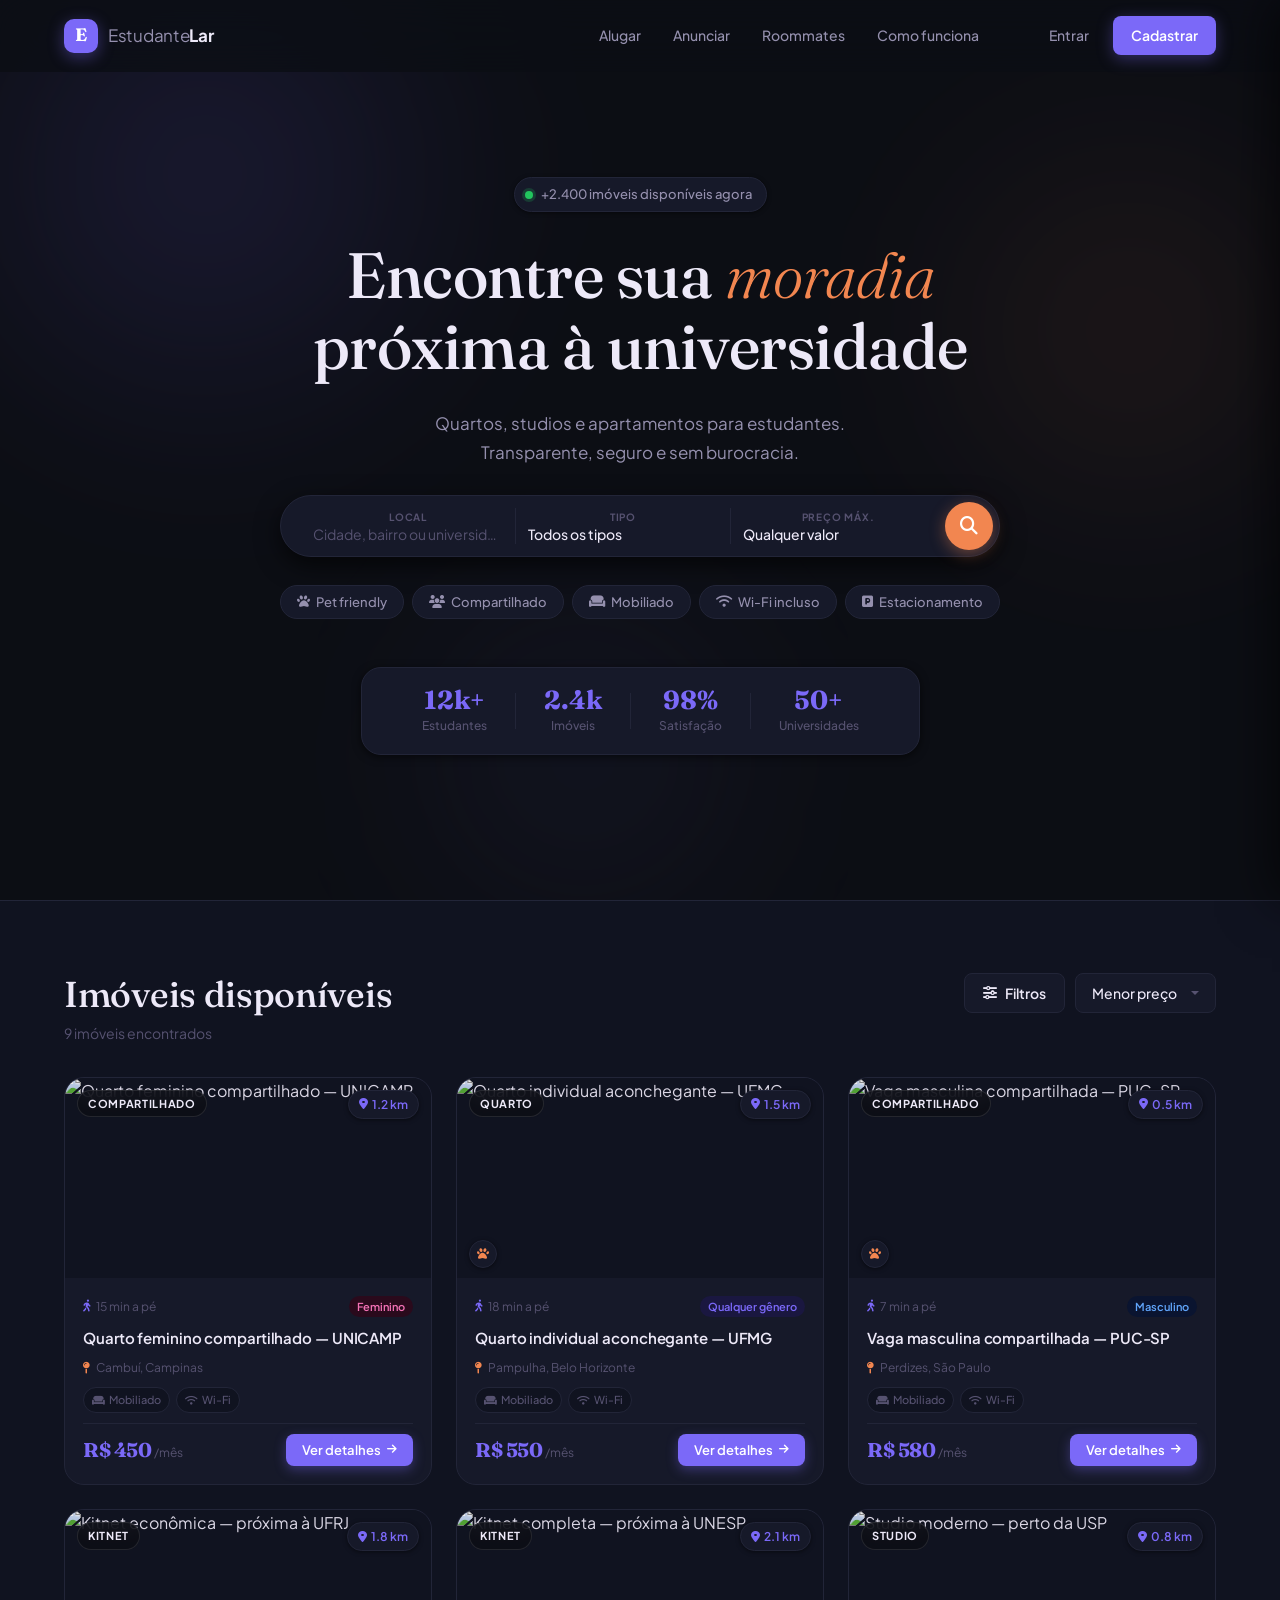
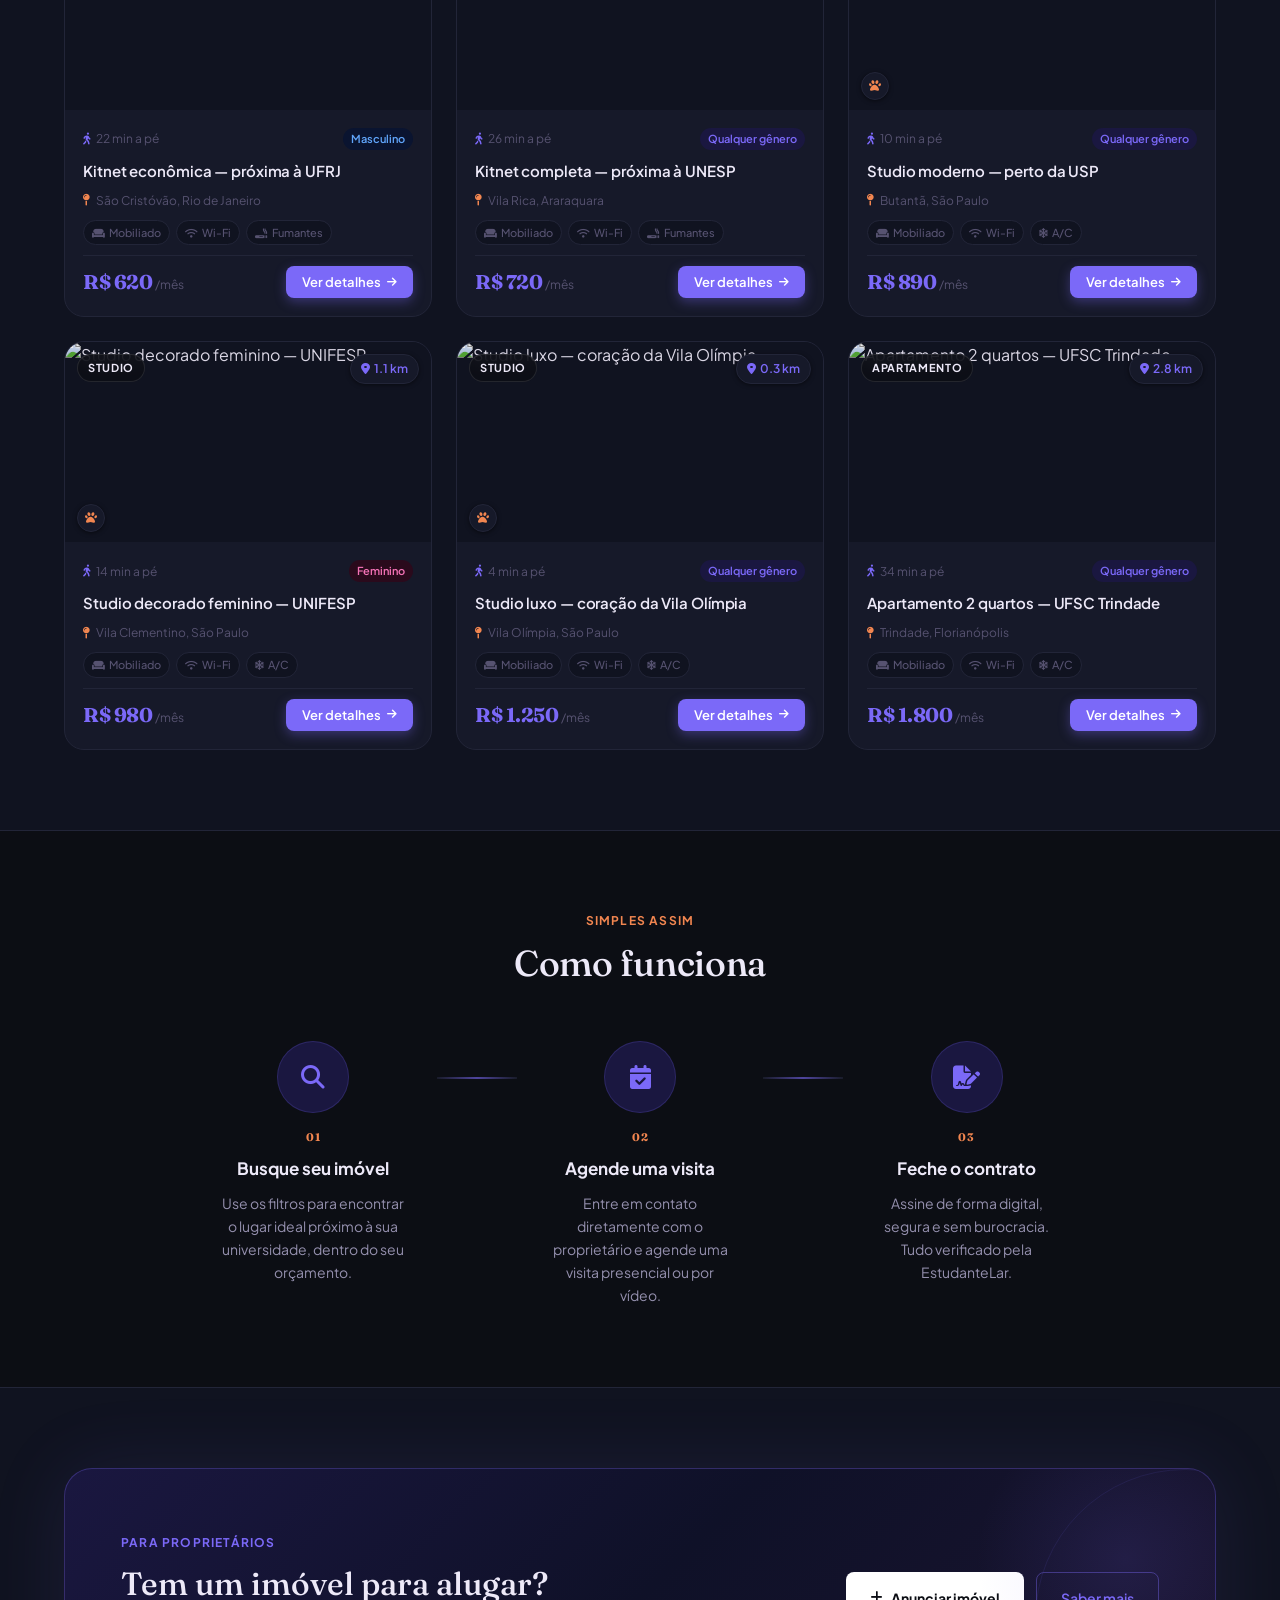
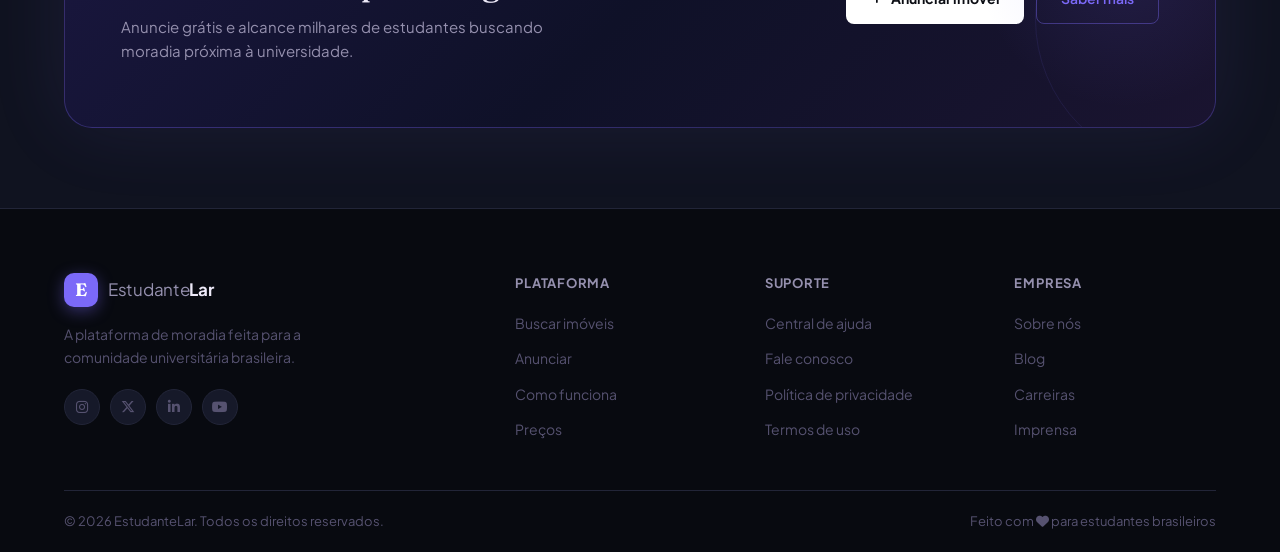
==== commit 870ccc91: "Renomeia projeto para EstudanteLar e adiciona todas as telas - Renomeia UniRent para EstudanteLar em" ====
--- a/index.html
+++ b/index.html
@@ -3,7 +3,7 @@
 <head>
   <meta charset="UTF-8">
   <meta name="viewport" content="width=device-width, initial-scale=1.0">
-  <title>UniRent — Moradia para Estudantes</title>
+  <title>EstudanteLar — Moradia para Estudantes</title>
   <link rel="preconnect" href="https://fonts.googleapis.com">
   <link rel="preconnect" href="https://fonts.gstatic.com" crossorigin>
   <link href="https://fonts.googleapis.com/css2?family=Fraunces:ital,opsz,wght@0,9..144,300;0,9..144,500;0,9..144,700;1,9..144,400&family=Plus+Jakarta+Sans:wght@300;400;500;600;700&display=swap" rel="stylesheet">
@@ -16,18 +16,18 @@
   <nav class="navbar" id="navbar">
     <div class="nav-container">
       <a href="index.html" class="nav-logo">
-        <div class="logo-mark">U</div>
-        <span class="logo-text">Uni<strong>Rent</strong></span>
+        <div class="logo-mark">E</div>
+        <span class="logo-text">Estudante<strong>Lar</strong></span>
       </a>
       <div class="nav-links" id="navLinks">
         <a href="#properties" class="nav-link">Alugar</a>
-        <a href="#" class="nav-link">Anunciar</a>
+        <a href="criar-anuncio.html" class="nav-link">Anunciar</a>
+        <a href="roommates.html" class="nav-link">Roommates</a>
         <a href="#como-funciona" class="nav-link">Como funciona</a>
-        <a href="#" class="nav-link">Blog</a>
       </div>
       <div class="nav-actions">
-        <button class="btn-ghost">Entrar</button>
-        <button class="btn-primary-sm">Cadastrar</button>
+        <a href="login.html" class="btn-ghost">Entrar</a>
+        <a href="cadastro.html" class="btn-primary-sm">Cadastrar</a>
       </div>
       <button class="nav-mobile-toggle" id="mobileToggle" aria-label="Abrir menu">
         <span></span><span></span><span></span>
@@ -202,7 +202,7 @@
           </div>
           <span class="hiw-step-num">03</span>
           <h3>Feche o contrato</h3>
-          <p>Assine de forma digital, segura e sem burocracia. Tudo verificado pela UniRent.</p>
+          <p>Assine de forma digital, segura e sem burocracia. Tudo verificado pela EstudanteLar.</p>
         </div>
       </div>
     </div>
@@ -219,10 +219,10 @@
           <p>Anuncie grátis e alcance milhares de estudantes buscando moradia próxima à universidade.</p>
         </div>
         <div class="cta-actions">
-          <button class="btn-white">
+          <a href="criar-anuncio.html" class="btn-white" style="text-decoration:none">
             <i class="fa-solid fa-plus"></i> Anunciar imóvel
-          </button>
-          <button class="btn-outline-white">Saber mais</button>
+          </a>
+          <a href="#como-funciona" class="btn-outline-white" style="text-decoration:none">Saber mais</a>
         </div>
       </div>
     </div>
@@ -234,8 +234,8 @@
       <div class="footer-grid">
         <div class="footer-brand">
           <a href="index.html" class="nav-logo footer-logo">
-            <div class="logo-mark">U</div>
-            <span class="logo-text">Uni<strong>Rent</strong></span>
+            <div class="logo-mark">E</div>
+            <span class="logo-text">Estudante<strong>Lar</strong></span>
           </a>
           <p>A plataforma de moradia feita para a comunidade universitária brasileira.</p>
           <div class="footer-social">
@@ -274,7 +274,7 @@
         </div>
       </div>
       <div class="footer-bottom">
-        <p>© 2026 UniRent. Todos os direitos reservados.</p>
+        <p>© 2026 EstudanteLar. Todos os direitos reservados.</p>
         <p>Feito com <i class="fa-solid fa-heart" style="color:var(--terracotta)"></i> para estudantes brasileiros</p>
       </div>
     </div>
--- a/style.css
+++ b/style.css
@@ -1,5 +1,5 @@
 /* =============================================
-   UniRent — Dark Theme Stylesheet
+   EstudanteLar — Dark Theme Stylesheet
    ============================================= */
 
 @import url('https://fonts.googleapis.com/css2?family=Fraunces:ital,opsz,wght@0,9..144,300;0,9..144,500;0,9..144,700;1,9..144,400&family=Plus+Jakarta+Sans:wght@300;400;500;600;700&display=swap');
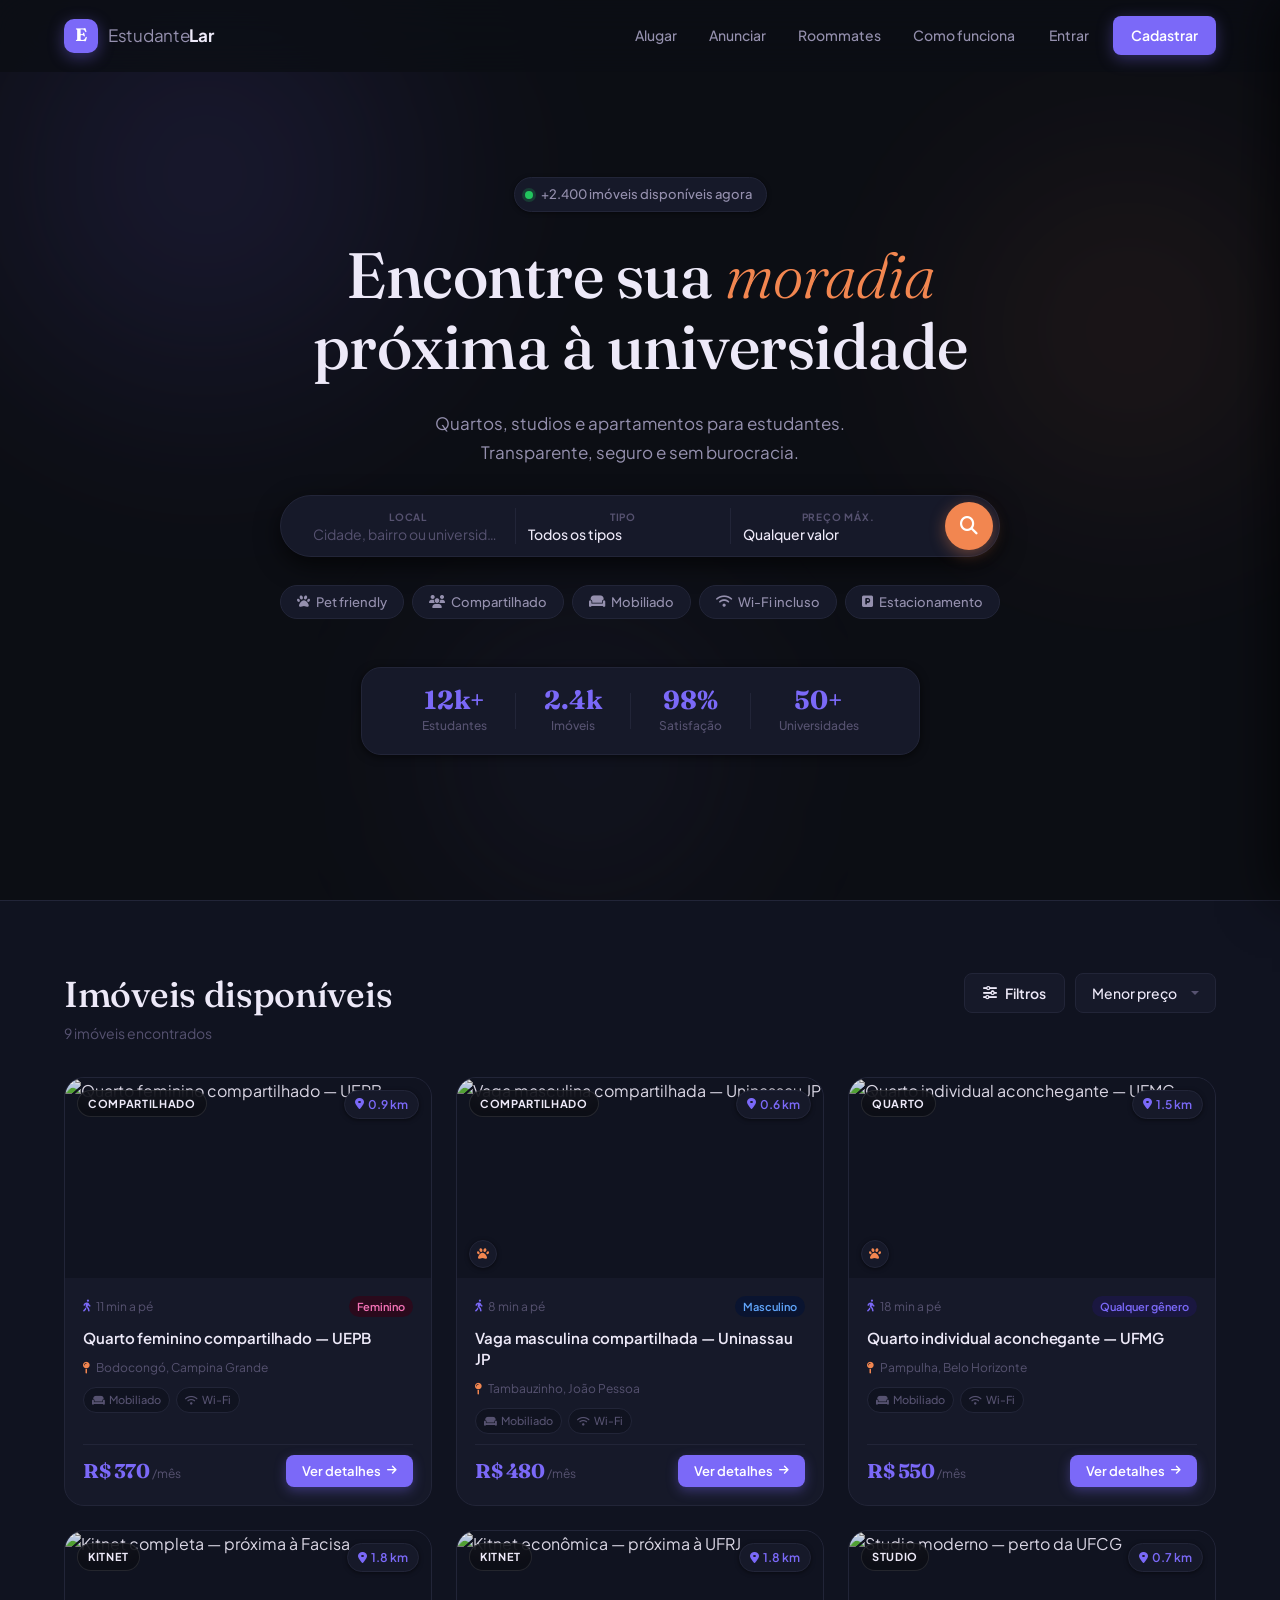
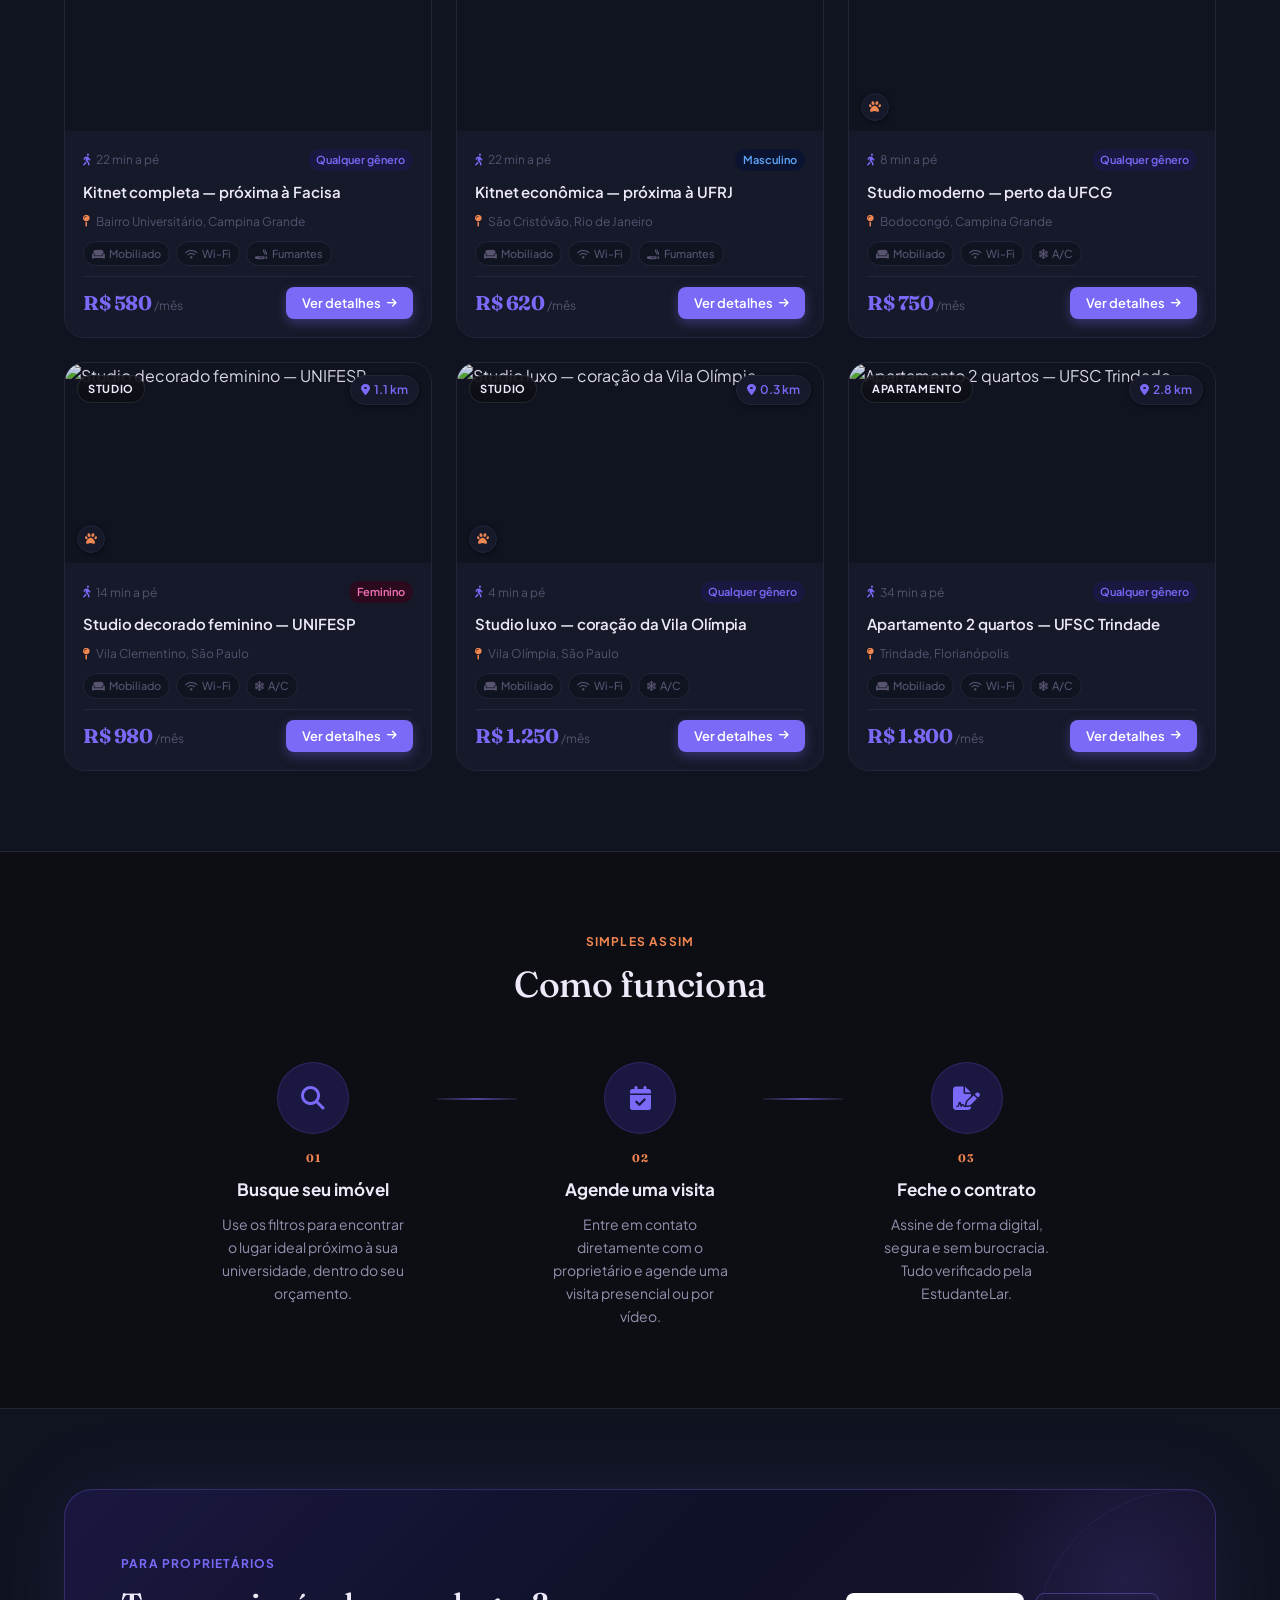
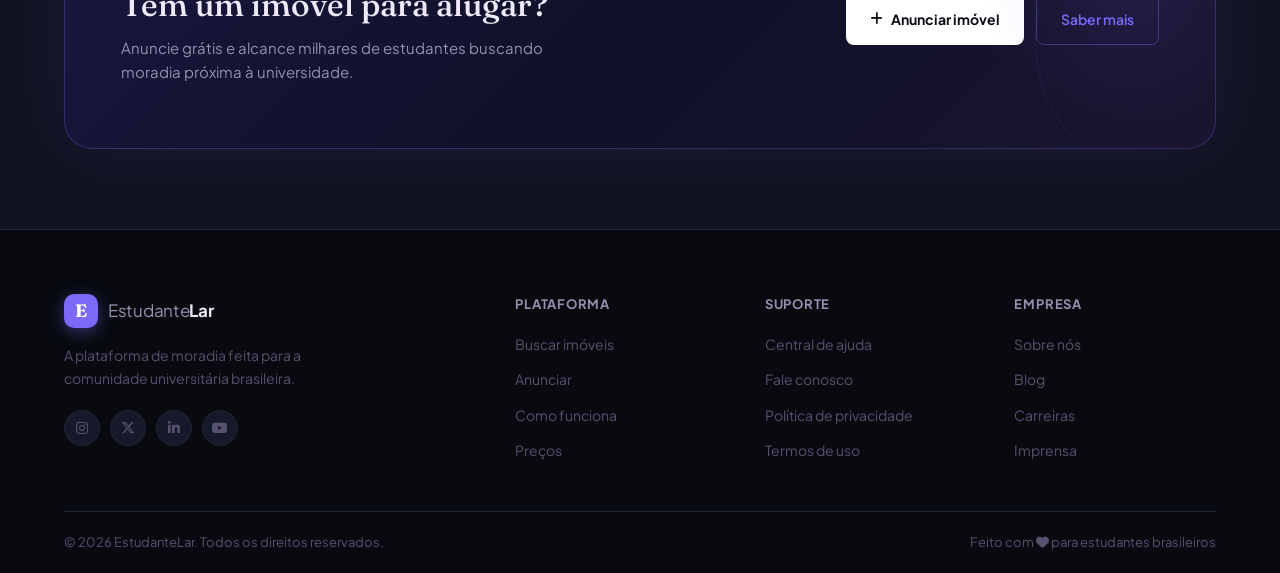
==== commit c1d5a7fe: "Corrige botões Entrar/Cadastrar sumindo no mobile Move .nav-actions para dentro de .nav-links no HTM" ====
--- a/index.html
+++ b/index.html
@@ -24,10 +24,10 @@
         <a href="criar-anuncio.html" class="nav-link">Anunciar</a>
         <a href="roommates.html" class="nav-link">Roommates</a>
         <a href="#como-funciona" class="nav-link">Como funciona</a>
-      </div>
-      <div class="nav-actions">
-        <a href="login.html" class="btn-ghost">Entrar</a>
-        <a href="cadastro.html" class="btn-primary-sm">Cadastrar</a>
+        <div class="nav-actions">
+          <a href="login.html" class="btn-ghost">Entrar</a>
+          <a href="cadastro.html" class="btn-primary-sm">Cadastrar</a>
+        </div>
       </div>
       <button class="nav-mobile-toggle" id="mobileToggle" aria-label="Abrir menu">
         <span></span><span></span><span></span>
--- a/style.css
+++ b/style.css
@@ -136,6 +136,7 @@
   align-items: center;
   gap: 8px;
   flex-shrink: 0;
+  margin-left: auto;
 }
 .btn-ghost {
   padding: 8px 16px;
@@ -1285,7 +1286,7 @@
 @media (max-width: 768px) {
   :root { --nav-h: 64px; }
 
-  .nav-links, .nav-actions { display: none; }
+  .nav-links { display: none; }
   .nav-links.open {
     display: flex;
     flex-direction: column;
@@ -1297,6 +1298,13 @@
     gap: 4px;
     z-index: 999;
     box-shadow: var(--shadow-md);
+  }
+  .nav-links.open .nav-actions {
+    display: flex;
+    border-top: 1px solid var(--border);
+    padding-top: 12px;
+    margin-top: 8px;
+    margin-left: 0;
   }
   .nav-mobile-toggle { display: flex; }
   .nav-container { gap: 16px; }
